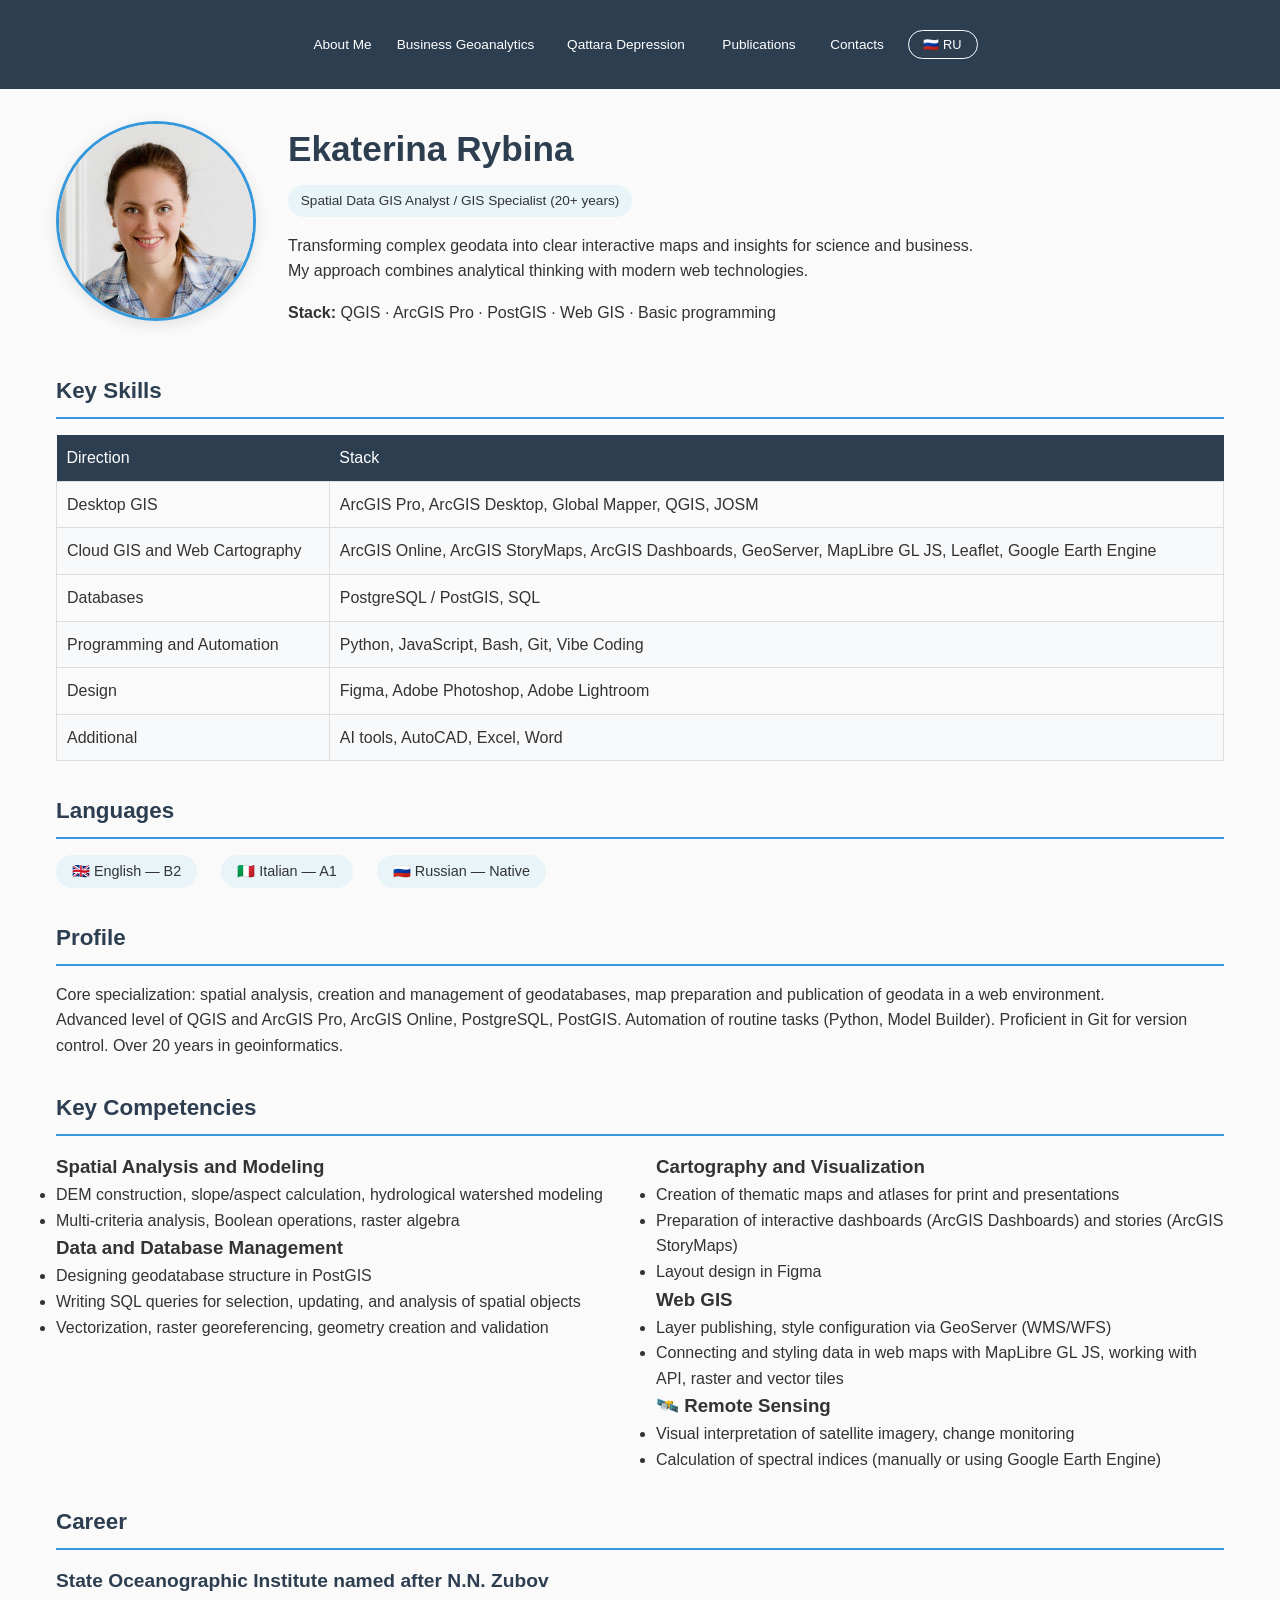
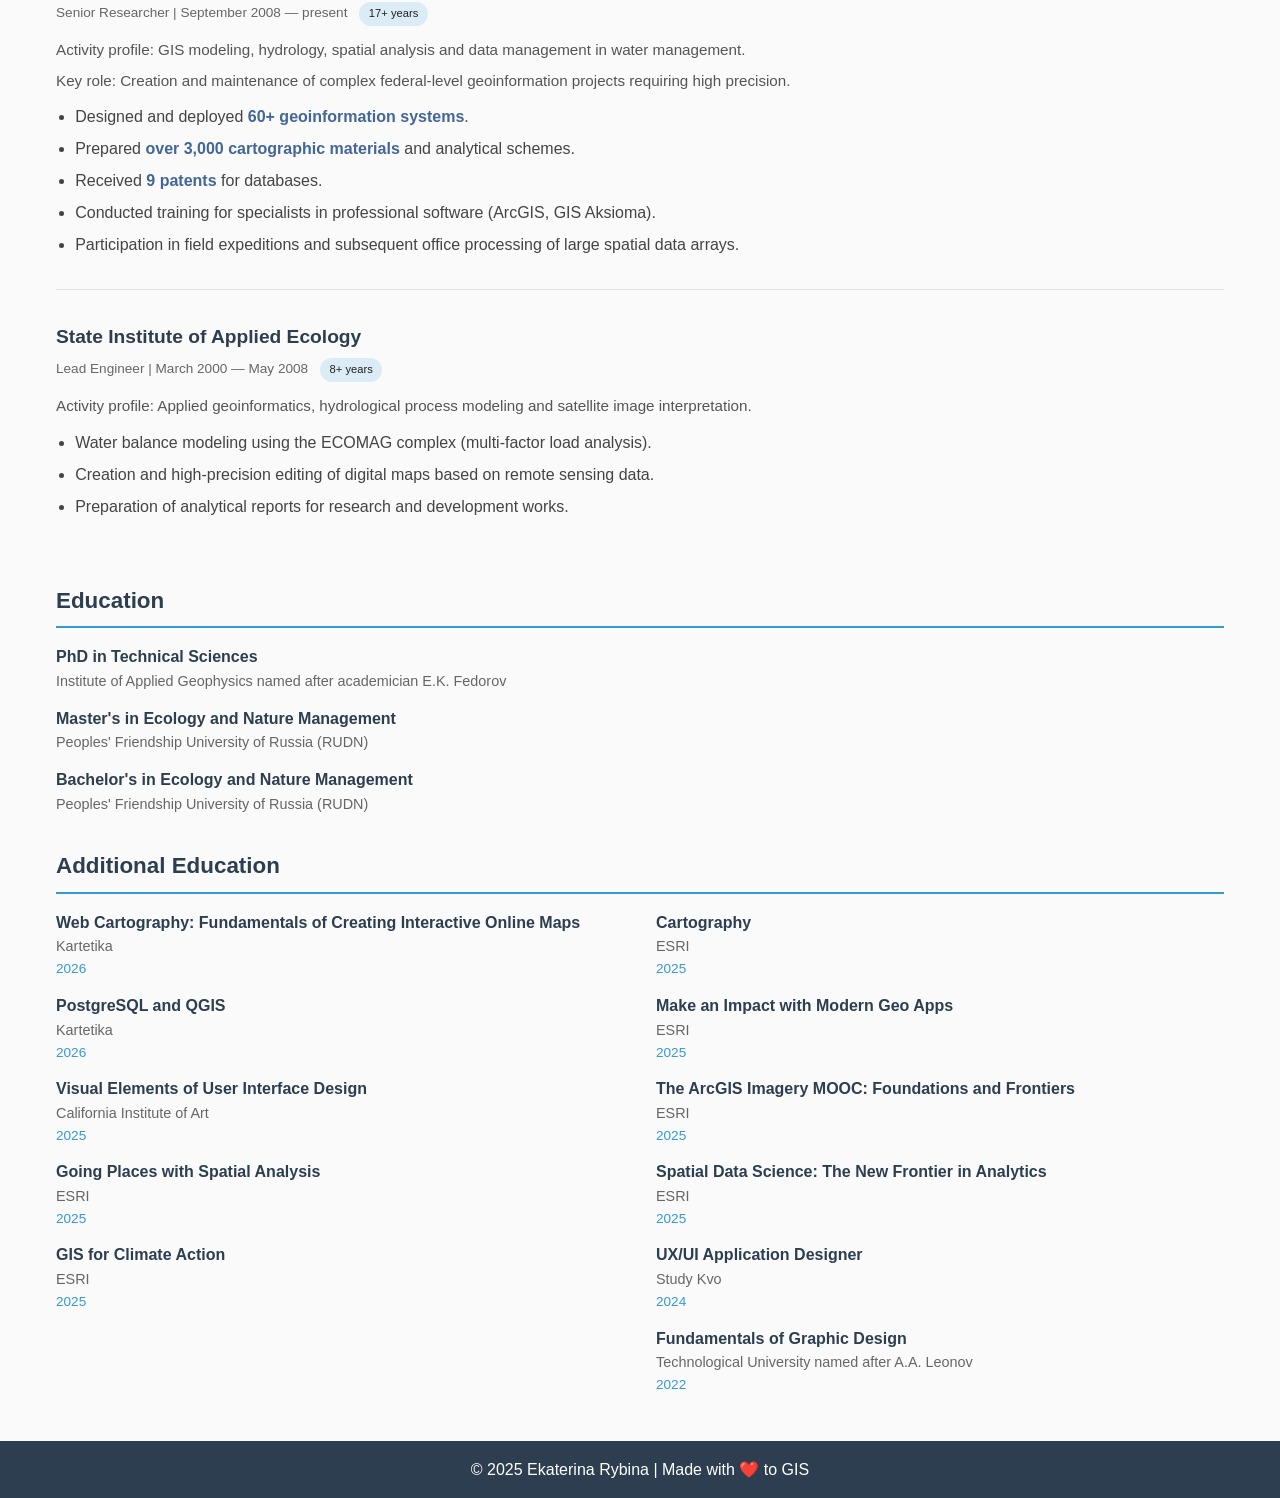
==== en/index.html @ 568953a4 "сделан перевод сайта на английский" ====
<!DOCTYPE html>
<html lang="en">
<head>
    <meta charset="UTF-8">
    <meta name="viewport" content="width=device-width, initial-scale=1.0">
    <title>Ekaterina Rybina | Web Cartographer & GIS Analyst</title>
    <link rel="stylesheet" href="/css/style.css">
    
</head>
<body>
    <header></header>

    <main>
        <!-- Profile -->
       <!-- Profile -->
<div class="profile-header">
    <div class="profile-photo">
        <img src="/assets/images/my-photo.jpg" alt="Ekaterina Rybina" onerror="this.src='https://placehold.co/300x300?text=Photo'">
    </div>



    <div class="profile-text">
        <h1 class="profile-name">Ekaterina Rybina</h1>
        <!--<div class="profile-title">Web Cartographer and Spatial Data Analyst</div>-->
        <div class="experience-badge"> Spatial Data GIS Analyst / GIS Specialist (20+ years)</div>
        <p class="profile-bio">
            Transforming complex geodata into clear interactive maps and insights for science and business.<br>
            My approach combines analytical thinking with modern web technologies.
        </p>
        <p class="profile-bio">
            <strong>Stack:</strong> QGIS · ArcGIS Pro · PostGIS · Web GIS · Basic programming
        </p>
    </div>
</div>

        <!-- Key Skills -->
        <div class="section">
            <h2 class="section-title">Key Skills</h2>
            <table class="skills-table">
                <thead>
                    <tr>
                        <th>Direction</th>
                        <th>Stack</th>
                    </tr>
                </thead>
                <tbody>
                    <tr>
                        <td>Desktop GIS</th>
                        <td>ArcGIS Pro, ArcGIS Desktop, Global Mapper, QGIS, JOSM</th>
                    </tr>
                    <tr>
                        <td>Cloud GIS and Web Cartography</th>
                        <td>ArcGIS Online, ArcGIS StoryMaps, ArcGIS Dashboards, GeoServer, MapLibre GL JS, Leaflet, Google Earth Engine</th>
                    </tr>
                    <tr>
                        <td>Databases</th>
                        <td>PostgreSQL / PostGIS, SQL</th>
                    </tr>
                    <tr>
                        <td>Programming and Automation</th>
                        <td>Python, JavaScript, Bash, Git, Vibe Coding</th>
                    </tr>
                    <tr>
                        <td>Design</th>
                        <td>Figma, Adobe Photoshop, Adobe Lightroom</th>
                    </tr>
                    <tr>
                        <td>Additional</th>
                        <td>AI tools, AutoCAD, Excel, Word</th>
                    </tr>
                </tbody>
            </table>
        </div>

        <!-- Languages -->
        <div class="section">
            <h2 class="section-title">Languages</h2>
            <div class="languages">
                <span class="language-item">🇬🇧 English — B2</span>
                <span class="language-item">🇮🇹 Italian — A1</span>
                <span class="language-item">🇷🇺 Russian — Native</span>
            </div>
        </div>

        <!-- Profile (experience) -->
        <div class="section">
            <h2 class="section-title">Profile</h2>
            <p>Core specialization: spatial analysis, creation and management of geodatabases, map preparation and publication of geodata in a web environment.</p>
            <p>Advanced level of QGIS and ArcGIS Pro, ArcGIS Online, PostgreSQL, PostGIS. Automation of routine tasks (Python, Model Builder). Proficient in Git for version control. Over 20 years in geoinformatics.</p>
        </div>

        <!-- Tasks / Competencies -->
        <div class="section">
            <h2 class="section-title">Key Competencies</h2>
            <div class="two-columns">
                <div>
                    <h3>Spatial Analysis and Modeling</h3>
                    <ul>
                        <li>DEM construction, slope/aspect calculation, hydrological watershed modeling</li>
                        <li>Multi-criteria analysis, Boolean operations, raster algebra</li>
                    </ul>
                    <h3>Data and Database Management</h3>
                    <ul>
                        <li>Designing geodatabase structure in PostGIS</li>
                        <li>Writing SQL queries for selection, updating, and analysis of spatial objects</li>
                        <li>Vectorization, raster georeferencing, geometry creation and validation</li>
                    </ul>
                </div>
                <div>
                    <h3>Cartography and Visualization</h3>
                    <ul>
                        <li>Creation of thematic maps and atlases for print and presentations</li>
                        <li>Preparation of interactive dashboards (ArcGIS Dashboards) and stories (ArcGIS StoryMaps)</li>
                        <li>Layout design in Figma</li>
                    </ul>
                    <h3>Web GIS</h3>
                    <ul>
                        <li>Layer publishing, style configuration via GeoServer (WMS/WFS)</li>
                        <li>Connecting and styling data in web maps with MapLibre GL JS, working with API, raster and vector tiles</li>
                    </ul>
                    <h3>🛰️ Remote Sensing</h3>
                    <ul>
                        <li>Visual interpretation of satellite imagery, change monitoring</li>
                        <li>Calculation of spectral indices (manually or using Google Earth Engine)</li>
                    </ul>
                </div>
            </div>
        </div>


        <!-- ========== CAREER PATH AND EXPERTISE ========== -->
<div class="section">
    <h2 class="section-title">Career</h2>
    
    <!-- Position 1: GOIN -->
    <div class="career-item">
        <div class="career-header">
            <h3 class="career-organization">State Oceanographic Institute named after N.N. Zubov</h3>
            <div class="career-period">Senior Researcher | September 2008 — present <span class="career-badge">17+ years</span></div>
        </div>
        <p class="career-profile">Activity profile: GIS modeling, hydrology, spatial analysis and data management in water management.</p>
        <p class="career-role">Key role: Creation and maintenance of complex federal-level geoinformation projects requiring high precision.</p>
        <ul class="career-achievements">
            <li>Designed and deployed <strong>60+ geoinformation systems</strong>.</li>
            <li>Prepared <strong>over 3,000 cartographic materials</strong> and analytical schemes.</li>
            <li>Received <strong>9 patents</strong> for databases.</li>
            <li>Conducted training for specialists in professional software (ArcGIS, GIS Aksioma).</li>
            <li>Participation in field expeditions and subsequent office processing of large spatial data arrays.</li>
        </ul>
    </div>
    
    <!-- Position 2: GIPE -->
    <div class="career-item">
        <div class="career-header">
            <h3 class="career-organization">State Institute of Applied Ecology</h3>
            <div class="career-period">Lead Engineer | March 2000 — May 2008 <span class="career-badge">8+ years</span></div>
        </div>
        <p class="career-profile">Activity profile: Applied geoinformatics, hydrological process modeling and satellite image interpretation.</p>
        <ul class="career-achievements">
            <li>Water balance modeling using the ECOMAG complex (multi-factor load analysis).</li>
            <li>Creation and high-precision editing of digital maps based on remote sensing data.</li>
            <li>Preparation of analytical reports for research and development works.</li>
        </ul>
    </div>
</div>



        <!-- Education -->
        <div class="section">
            <h2 class="section-title">Education</h2>
            <div class="education-item">
                <div class="education-title">PhD in Technical Sciences</div>
                <div class="education-place">Institute of Applied Geophysics named after academician E.K. Fedorov</div>
            </div>
            <div class="education-item">
                <div class="education-title">Master's in Ecology and Nature Management</div>
                <div class="education-place">Peoples' Friendship University of Russia (RUDN)</div>
            </div>
            <div class="education-item">
                <div class="education-title">Bachelor's in Ecology and Nature Management</div>
                <div class="education-place">Peoples' Friendship University of Russia (RUDN)</div>
            </div>
        </div>

        <!-- Additional Education -->
        <div class="section">
            <h2 class="section-title">Additional Education</h2>
            <div class="two-columns">
                <div>
                    <div class="course-item">
                        <div class="course-title">Web Cartography: Fundamentals of Creating Interactive Online Maps</div>
                        <div class="course-place">Kartetika</div>
                        <div class="course-year">2026</div>
                    </div>
                    <div class="course-item">
                        <div class="course-title">PostgreSQL and QGIS</div>
                        <div class="course-place">Kartetika</div>
                        <div class="course-year">2026</div>
                    </div>
                    <div class="course-item">
                        <div class="course-title">Visual Elements of User Interface Design</div>
                        <div class="course-place">California Institute of Art</div>
                        <div class="course-year">2025</div>
                    </div>
                    <div class="course-item">
                        <div class="course-title">Going Places with Spatial Analysis</div>
                        <div class="course-place">ESRI</div>
                        <div class="course-year">2025</div>
                    </div>
                    <div class="course-item">
                        <div class="course-title">GIS for Climate Action</div>
                        <div class="course-place">ESRI</div>
                        <div class="course-year">2025</div>
                    </div>
                </div>
                <div>
                    <div class="course-item">
                        <div class="course-title">Cartography</div>
                        <div class="course-place">ESRI</div>
                        <div class="course-year">2025</div>
                    </div>
                    <div class="course-item">
                        <div class="course-title">Make an Impact with Modern Geo Apps</div>
                        <div class="course-place">ESRI</div>
                        <div class="course-year">2025</div>
                    </div>
                    <div class="course-item">
                        <div class="course-title">The ArcGIS Imagery MOOC: Foundations and Frontiers</div>
                        <div class="course-place">ESRI</div>
                        <div class="course-year">2025</div>
                    </div>
                    <div class="course-item">
                        <div class="course-title">Spatial Data Science: The New Frontier in Analytics</div>
                        <div class="course-place">ESRI</div>
                        <div class="course-year">2025</div>
                    </div>
                    <div class="course-item">
                        <div class="course-title">UX/UI Application Designer</div>
                        <div class="course-place">Study Kvo</div>
                        <div class="course-year">2024</div>
                    </div>
                    <div class="course-item">
                        <div class="course-title">Fundamentals of Graphic Design</div>
                        <div class="course-place">Technological University named after A.A. Leonov</div>
                        <div class="course-year">2022</div>
                    </div>
                </div>
            </div>
        </div>
    </main>

   <footer>
        <p >© 2025 Ekaterina Rybina | Made with ❤️ to GIS</p>
    </footer>

 <script src="/js/include-en.js"></script>
    <script src="/js/lang-switch.js"></script>
</body>
</html>
---- css/style.css ----
/* === БАЗОВЫЕ СТИЛИ === */
* {
    margin: 0;
    padding: 0;
    box-sizing: border-box;
}

body {
    font-family: 'Segoe UI', Tahoma, Geneva, Verdana, sans-serif;
    line-height: 1.6;
    color: #333;
    background: #fafafa;
}

/* === ШАПКА И НАВИГАЦИЯ (ФИКСИРОВАННАЯ ШИРИНА ПУНКТОВ) === */
header {
    background: #2c3e50;
    padding: 0.8rem 0;
    position: sticky;
    top: 0;
    z-index: 100;
}

nav {
    max-width: 1200px;
    margin: 0 auto;
    padding: 0 1rem;
}

nav ul {
    display: flex;
    justify-content: center;
    align-items: center;
    list-style: none;
    padding: 0;
    margin: 0;
    gap: 0.5rem;
    flex-wrap: wrap;
}

nav li {
    display: block;
}

/* Фиксированная ширина для каждого пункта меню */
nav li:nth-child(1) { width: 80px; }   /* Обо мне / About Me */
nav li:nth-child(2) { width: 150px; }  /* Geoаналитика F&B */
nav li:nth-child(3) { width: 155px; }  /* Каттарская впадина */
nav li:nth-child(4) { width: 95px; }   /* Публикации / Publications */
nav li:nth-child(5) { width: 85px; }   /* Контакты / Contacts */
nav li:nth-child(6) { width: 70px; }   /* Кнопка языка */

nav a {
    display: block;
    padding: 0.5rem 0;
    color: white;
    text-decoration: none;
    font-weight: 500;
    font-size: 0.85rem;
    border-radius: 5px;
    transition: all 0.3s ease;
    white-space: nowrap;
    text-align: center;
}

nav a:hover {
    color: #3498db;
    background: rgba(255, 255, 255, 0.1);
}

/* Активный пункт меню */
nav a.active {
    color: #3498db;
    border-bottom: 2px solid #3498db;
}

/* Кнопка переключения языка */
.lang-btn {
    background: none;
    border: 1px solid #fff;
    color: white;
    padding: 0.4rem 0;
    border-radius: 20px;
    cursor: pointer;
    font-size: 0.8rem;
    transition: all 0.3s ease;
    white-space: nowrap;
    text-align: center;
    width: 100%;
}

.lang-btn:hover {
    background: #3498db;
    border-color: #3498db;
}

/* Адаптив для мобильных — убираем фиксированную ширину */
@media (max-width: 768px) {
    nav li:nth-child(1),
    nav li:nth-child(2),
    nav li:nth-child(3),
    nav li:nth-child(4),
    nav li:nth-child(5),
    nav li:nth-child(6) {
        width: auto;
    }
    
    nav a {
        padding: 0.3rem 0.6rem;
        font-size: 0.75rem;
    }
    
    .lang-btn {
        padding: 0.3rem 0.6rem;
        width: auto;
    }
}

/* === ОСНОВНОЙ КОНТЕНТ === */
main {
    max-width: 1200px;
    margin: 2rem auto;
    padding: 0 1rem;
    min-height: calc(100vh - 140px);
}

/* === ПОДВАЛ === */
footer {
    text-align: center;
    padding: 1rem;
    background: #2c3e50;
    color: white;
    margin-top: 2rem;
}

/* === СЕКЦИЯ "ОБО МНЕ" === */
.about-content {
    display: flex;
    gap: 3rem;
    align-items: flex-start;
    flex-wrap: wrap;
    margin-top: 2rem;
}

.about-text {
    flex: 2;
    min-width: 250px;
}

.about-text h2 {
    color: #2c3e50;
    margin-bottom: 1rem;
}

.about-text h3 {
    color: #2c3e50;
    margin: 1.5rem 0 0.5rem 0;
}

.about-text p {
    margin-bottom: 1rem;
    line-height: 1.6;
}

.skills-list {
    list-style: none;
    display: flex;
    flex-wrap: wrap;
    gap: 0.8rem;
    padding: 0;
    margin: 1rem 0;
}

.skills-list li {
    background: #e8f4f8;
    padding: 0.5rem 1rem;
    border-radius: 20px;
    font-size: 0.9rem;
}

.about-photo {
    flex: 1;
    min-width: 200px;
    text-align: center;
}

.about-photo img {
    width: 100%;
    max-width: 300px;
    border-radius: 50%;
    object-fit: cover;
    aspect-ratio: 1 / 1;
    box-shadow: 0 4px 15px rgba(0, 0, 0, 0.1);
}

/* === КОНТАКТНАЯ ФОРМА === */
.contact-form {
    background: white;
    padding: 2rem;
    border-radius: 12px;
    box-shadow: 0 2px 10px rgba(0, 0, 0, 0.1);
    max-width: 600px;
    margin: 2rem auto;
}

.form-group {
    margin-bottom: 1.5rem;
}

.form-group label {
    display: block;
    margin-bottom: 0.5rem;
    font-weight: 500;
    color: #2c3e50;
}

.form-group input,
.form-group textarea {
    width: 100%;
    padding: 0.75rem;
    border: 1px solid #ddd;
    border-radius: 6px;
    font-family: inherit;
    font-size: 1rem;
    transition: border-color 0.3s;
}

.form-group input:focus,
.form-group textarea:focus {
    outline: none;
    border-color: #3498db;
}

button[type="submit"] {
    background: #3498db;
    color: white;
    border: none;
    padding: 0.75rem 1.5rem;
    font-size: 1rem;
    border-radius: 6px;
    cursor: pointer;
    transition: background 0.3s;
}

button[type="submit"]:hover {
    background: #2980b9;
}

.form-note {
    font-size: 0.8rem;
    color: #666;
    margin-top: 1rem;
    text-align: center;
}

/* === КНОПКИ УПРАВЛЕНИЯ === */
.analytics-controls {
    display: flex;
    gap: 1.5rem;
    margin: 1.5rem 0;
    justify-content: center;
    flex-wrap: wrap;
}

.analytics-btn {
    padding: 0.9rem 1.8rem;
    font-size: 1rem;
    font-weight: 600;
    background: #3498db;
    color: white;
    border: none;
    border-radius: 50px;
    cursor: pointer;
    transition: all 0.3s ease;
    box-shadow: 0 2px 8px rgba(0, 0, 0, 0.1);
    letter-spacing: 0.5px;
    min-width: 180px;
}

.analytics-btn:hover {
    background: #2980b9;
    transform: translateY(-2px);
    box-shadow: 0 4px 12px rgba(0, 0, 0, 0.15);
}

.analytics-btn:active {
    transform: translateY(0);
    box-shadow: 0 2px 4px rgba(0, 0, 0, 0.1);
}

.analytics-btn.active {
    background: #e74c3c;
}

.analytics-btn.active:hover {
    background: #c0392b;
}

/* === ПАНЕЛЬ СТАТИСТИКИ === */
.stats {
    display: flex;
    gap: 1.5rem;
    justify-content: space-around;
    text-align: center;
    flex-wrap: wrap;
    margin-bottom: 1rem;
}

.stat-card {
    flex: 1;
    min-width: 140px;
    padding: 1.2rem;
    background: white;
    border-radius: 16px;
    box-shadow: 0 4px 12px rgba(0, 0, 0, 0.08);
    transition: transform 0.2s, box-shadow 0.2s;
}

.stat-card:hover {
    transform: translateY(-3px);
    box-shadow: 0 8px 20px rgba(0, 0, 0, 0.12);
}

.stat-value {
    font-size: 2rem;
    font-weight: bold;
    color: #3498db;
    margin-bottom: 0.3rem;
}

.stat-label {
    font-size: 0.85rem;
    color: #666;
    text-transform: uppercase;
    letter-spacing: 0.5px;
}

/* === БОКОВАЯ ПАНЕЛЬ СТАТИСТИКИ === */
.stats-panel {
    position: absolute;
    top: 330px;
    left: 150px;
    width: 260px;
    background: rgba(255, 255, 255, 0.95);
    backdrop-filter: blur(8px);
    border-radius: 16px;
    box-shadow: 0 4px 20px rgba(0, 0, 0, 0.15);
    padding: 16px;
    z-index: 10;
    font-family: 'Segoe UI', sans-serif;
    border: 1px solid rgba(0, 0, 0, 0.1);
    transition: all 0.3s ease;
}

.stats-panel-title {
    font-size: 14px;
    font-weight: 600;
    color: #2c3e50;
    margin-bottom: 12px;
    padding-bottom: 8px;
    border-bottom: 2px solid #3498db;
    display: flex;
    align-items: center;
    gap: 8px;
}

.stats-panel-content {
    display: flex;
    flex-direction: column;
    gap: 12px;
}

.stat-card-panel {
    background: #f8f9fa;
    border-radius: 12px;
    padding: 10px 12px;
    transition: all 0.2s ease;
}

.stat-card-panel:hover {
    background: #eef2f7;
    transform: translateX(-2px);
}

.stat-label-panel {
    font-size: 11px;
    color: #666;
    text-transform: uppercase;
    letter-spacing: 0.5px;
    margin-bottom: 4px;
}

.stat-value-panel {
    font-size: 20px;
    font-weight: 700;
    color: #3498db;
    line-height: 1.2;
}

.stat-unit-panel {
    font-size: 12px;
    font-weight: normal;
    color: #888;
}

.stat-card-panel.active {
    background: #e8f4f8;
    border-left: 3px solid #3498db;
}

/* === ЛЕГЕНДА === */
.legend {
    position: absolute;
    top: 330px;
    right: 200px;
    background: white;
    padding: 12px 16px;
    border-radius: 12px;
    box-shadow: 0 2px 12px rgba(0, 0, 0, 0.15);
    z-index: 10;
    font-family: 'Segoe UI', sans-serif;
    font-size: 12px;
    min-width: 170px;
    border: 1px solid #ddd;
}

.legend-title {
    font-weight: 600;
    font-size: 13px;
    margin-bottom: 10px;
    padding-bottom: 6px;
    border-bottom: 1px solid #e0e0e0;
    color: #2c3e50;
}

.legend-section {
    margin-bottom: 12px;
}

.legend-subtitle {
    font-weight: 500;
    font-size: 11px;
    margin-bottom: 6px;
    color: #666;
}

.gradient-bar {
    height: 12px;
    width: 100%;
    border-radius: 6px;
    margin-bottom: 4px;
}

.gradient-bar.population-gradient {
    background: linear-gradient(90deg, #fee5d9, #fcae91, #fb6a4a, #de2d26, #a50f15);
}

.gradient-bar.popperpoi-gradient {
    background: linear-gradient(90deg, #af0508, #D7191C, #FDAE61, #F4EEA5, #AFE570, #1A9641);
}

.gradient-labels {
    display: flex;
    justify-content: space-between;
    font-size: 10px;
    color: #888;
}

.legend-items {
    display: flex;
    flex-direction: column;
    gap: 4px;
}

.legend-item {
    display: flex;
    align-items: center;
    gap: 8px;
    font-size: 11px;
}

.legend-color {
    width: 12px;
    height: 12px;
    border-radius: 50%;
    display: inline-block;
}

.legend-line {
    width: 20px;
    height: 3px;
    background: #ff0000;
    display: inline-block;
    border-radius: 2px;
}

/* === СТРАНИЦА "ОБО МНЕ" === */
.profile-header {
    display: flex;
    gap: 2rem;
    align-items: flex-start;
    flex-wrap: wrap;
    margin-bottom: 2rem;
}

.profile-photo {
    flex: 0 0 200px;
}

.profile-photo img {
    width: 100%;
    max-width: 200px;
    border-radius: 50%;
    object-fit: cover;
    aspect-ratio: 1 / 1;
    box-shadow: 0 4px 15px rgba(0, 0, 0, 0.1);
    border: 3px solid #3498db;
}

.profile-text {
    flex: 2;
    min-width: 250px;
}

.profile-name {
    font-size: 2.2rem;
    color: #2c3e50;
    margin-bottom: 0.5rem;
}

.profile-title {
    font-size: 1.2rem;
    color: #3498db;
    margin-bottom: 1rem;
    font-weight: 500;
}

.profile-bio {
    line-height: 1.6;
    margin-bottom: 1rem;
}

.experience-badge {
    background: #e8f4f8;
    padding: 0.3rem 0.8rem;
    border-radius: 20px;
    font-size: 0.85rem;
    display: inline-block;
    margin-bottom: 1rem;
}

/* Таблица навыков */
.skills-table {
    width: 100%;
    border-collapse: collapse;
    margin: 1rem 0;
}

.skills-table th {
    background: #2c3e50;
    color: white;
    padding: 10px;
    text-align: left;
    font-weight: 500;
}

.skills-table td {
    border: 1px solid #ddd;
    padding: 10px;
    vertical-align: top;
}

.skills-table tr:nth-child(even) {
    background: #f8f9fa;
}

/* Секции */
.section {
    margin-bottom: 2rem;
}

.section-title {
    font-size: 1.4rem;
    color: #2c3e50;
    border-bottom: 2px solid #3498db;
    padding-bottom: 0.5rem;
    margin-bottom: 1rem;
}

.two-columns {
    display: flex;
    gap: 2rem;
    flex-wrap: wrap;
}

.two-columns > div {
    flex: 1;
    min-width: 250px;
}

/* Образование и курсы */
.education-item, .course-item {
    margin-bottom: 0.8rem;
}

.education-title, .course-title {
    font-weight: 600;
    color: #2c3e50;
}

.education-place, .course-place {
    color: #666;
    font-size: 0.9rem;
}

.education-year, .course-year {
    color: #3498db;
    font-size: 0.85rem;
}

/* Языки */
.languages {
    display: flex;
    gap: 1.5rem;
    flex-wrap: wrap;
}

.language-item {
    background: #e8f4f8;
    padding: 0.3rem 1rem;
    border-radius: 20px;
    font-size: 0.9rem;
}

/* Карьерный путь */
.career-item {
    margin-bottom: 2rem;
    padding-bottom: 1.5rem;
    border-bottom: 1px solid #e0e0e0;
}

.career-item:last-child {
    border-bottom: none;
}

.career-header {
    margin-bottom: 0.8rem;
}

.career-organization {
    font-size: 1.2rem;
    color: #2c3e50;
    margin-bottom: 0.3rem;
}

.career-period {
    color: #666;
    font-size: 0.85rem;
    margin-bottom: 0.8rem;
}

.career-badge {
    display: inline-block;
    background: #dbecf6;
    color: rgb(33, 33, 33);
    font-size: 0.7rem;
    padding: 0.2rem 0.6rem;
    border-radius: 20px;
    margin-left: 0.5rem;
}

.career-profile,
.career-role {
    color: #555;
    font-size: 0.95rem;
    margin-bottom: 0.5rem;
    line-height: 1.5;
}

.career-achievements {
    margin-left: 1.2rem;
    margin-top: 0.8rem;
}

.career-achievements li {
    margin-bottom: 0.5rem;
    line-height: 1.5;
    color: #444;
}

.career-achievements li strong {
    color: #436698;
}

/* Публикации */
.publication-authors {
    font-weight: 600;
    color: #2c3e50;
}

.publication-title {
    font-style: italic;
    color: #555;
}

.publication-journal {
    color: #777;
    font-size: 0.9rem;
}

.publication-year {
    color: #666;
    font-size: 0.9rem;
    font-weight: normal;
    background: none;
    padding: 0;
    margin: 0;
    display: inline;
}

.publication-link {
    display: inline-block;
    margin-top: 0.3rem;
    font-size: 0.85rem;
    color: #3498db;
    text-decoration: none;
}

.publication-link:hover {
    text-decoration: underline;
}

/* Слайдер */
.slider-container {
    position: relative;
    max-width: 800px;
    margin: 0 auto;
    overflow: hidden;
    border-radius: 16px;
    box-shadow: 0 4px 20px rgba(0, 0, 0, 0.15);
    background: #f0f0f0;
}

.slider-wrapper {
    overflow: hidden;
    border-radius: 16px;
}

.slider {
    display: flex;
    transition: transform 0.5s ease-in-out;
}

.slide {
    min-width: 100%;
    position: relative;
}

.slide img {
    width: 100%;
    height: auto;
    display: block;
}

.slide-caption {
    position: absolute;
    bottom: 0;
    left: 0;
    right: 0;
    background: rgba(0, 0, 0, 0.4);
    color: white;
    padding: 10px;
    text-align: center;
    font-size: 14px;
}

.slider-btn {
    position: absolute;
    top: 50%;
    transform: translateY(-50%);
    background: rgba(0, 0, 0, 0.5);
    color: white;
    border: none;
    padding: 12px 16px;
    cursor: pointer;
    border-radius: 50%;
    font-size: 18px;
    transition: background 0.3s ease;
    z-index: 10;
}

.slider-btn:hover {
    background: rgba(0, 0, 0, 0.8);
}

.prev-btn {
    left: 10px;
}

.next-btn {
    right: 10px;
}

.slider-dots {
    position: absolute;
    bottom: 50px;
    left: 50%;
    transform: translateX(-50%);
    display: flex;
    gap: 10px;
    z-index: 10;
}

.dot {
    width: 12px;
    height: 12px;
    background: rgba(255, 255, 255, 0.5);
    border-radius: 50%;
    cursor: pointer;
    transition: background 0.3s ease;
}

.dot.active {
    background: white;
}

/* Дополнительные отступы */
.description-text {
    margin-bottom: 2rem;
}

.map-container {
    margin-bottom: 2rem;
}

/* Адаптив для мобильных */
@media (max-width: 768px) {
    nav ul {
        justify-content: center;
        gap: 0.8rem;
    }
    
    nav a {
        font-size: 0.75rem;
        padding: 0.3rem 0.5rem;
        white-space: nowrap;
    }
    
    .lang-btn {
        padding: 0.3rem 0.6rem;
        font-size: 0.7rem;
    }
    
    .profile-name {
        font-size: 1.6rem;
    }
    
    .profile-photo {
        flex: 0 0 150px;
        margin: 0 auto;
    }
    
    .profile-header {
        flex-direction: column;
        align-items: center;
        text-align: center;
    }
    
    .skills-table th,
    .skills-table td {
        font-size: 0.8rem;
        padding: 6px;
    }
    
    .section-title {
        font-size: 1.2rem;
    }
    
    .analytics-controls {
        flex-direction: column;
        align-items: stretch;
        gap: 0.8rem;
    }
    
    .analytics-btn {
        min-width: auto;
        padding: 0.8rem;
    }
    
    .stats {
        gap: 0.8rem;
    }
    
    .stat-card {
        min-width: 100px;
        padding: 0.8rem;
    }
    
    .stat-value {
        font-size: 1.3rem;
    }
    
    .stats-panel {
        position: relative;
        top: auto;
        left: auto;
        width: 100%;
        margin-top: 1rem;
        margin-bottom: 1rem;
    }
    
    .legend {
        position: relative;
        top: auto;
        right: auto;
        margin-top: 1rem;
        margin-bottom: 1rem;
        width: 100%;
        box-sizing: border-box;
    }
    
    .slider-container {
        max-width: 100%;
    }
    
    .slider-btn {
        padding: 8px 12px;
        font-size: 14px;
    }
    
    .slide-caption {
        font-size: 10px;
        padding: 6px;
    }
    
    .slider-dots {
        bottom: 40px;
    }
    
    .dot {
        width: 8px;
        height: 8px;
    }
    
    .publication-authors,
    .publication-title,
    .publication-journal {
        font-size: 0.85rem;
    }
    
    .career-organization {
        font-size: 1rem;
    }
    
    .career-achievements li {
        font-size: 0.85rem;
    }
}
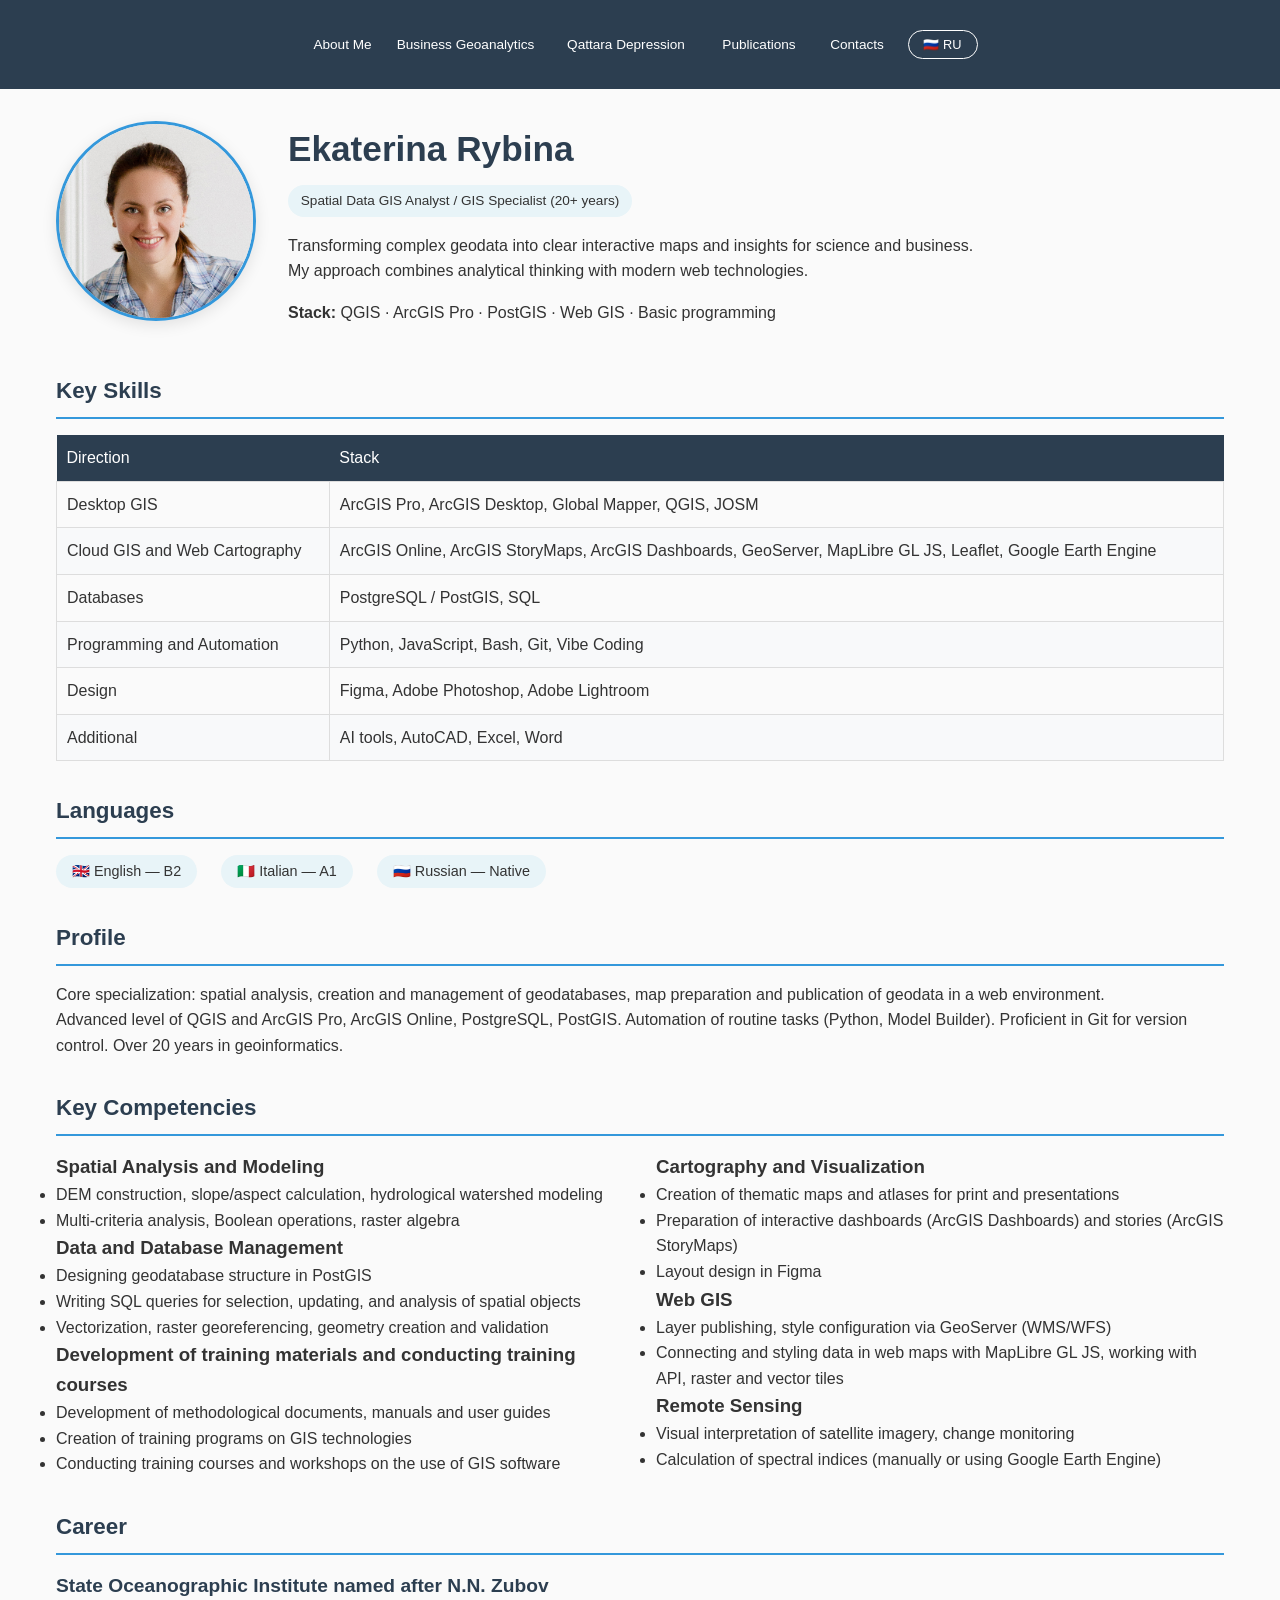
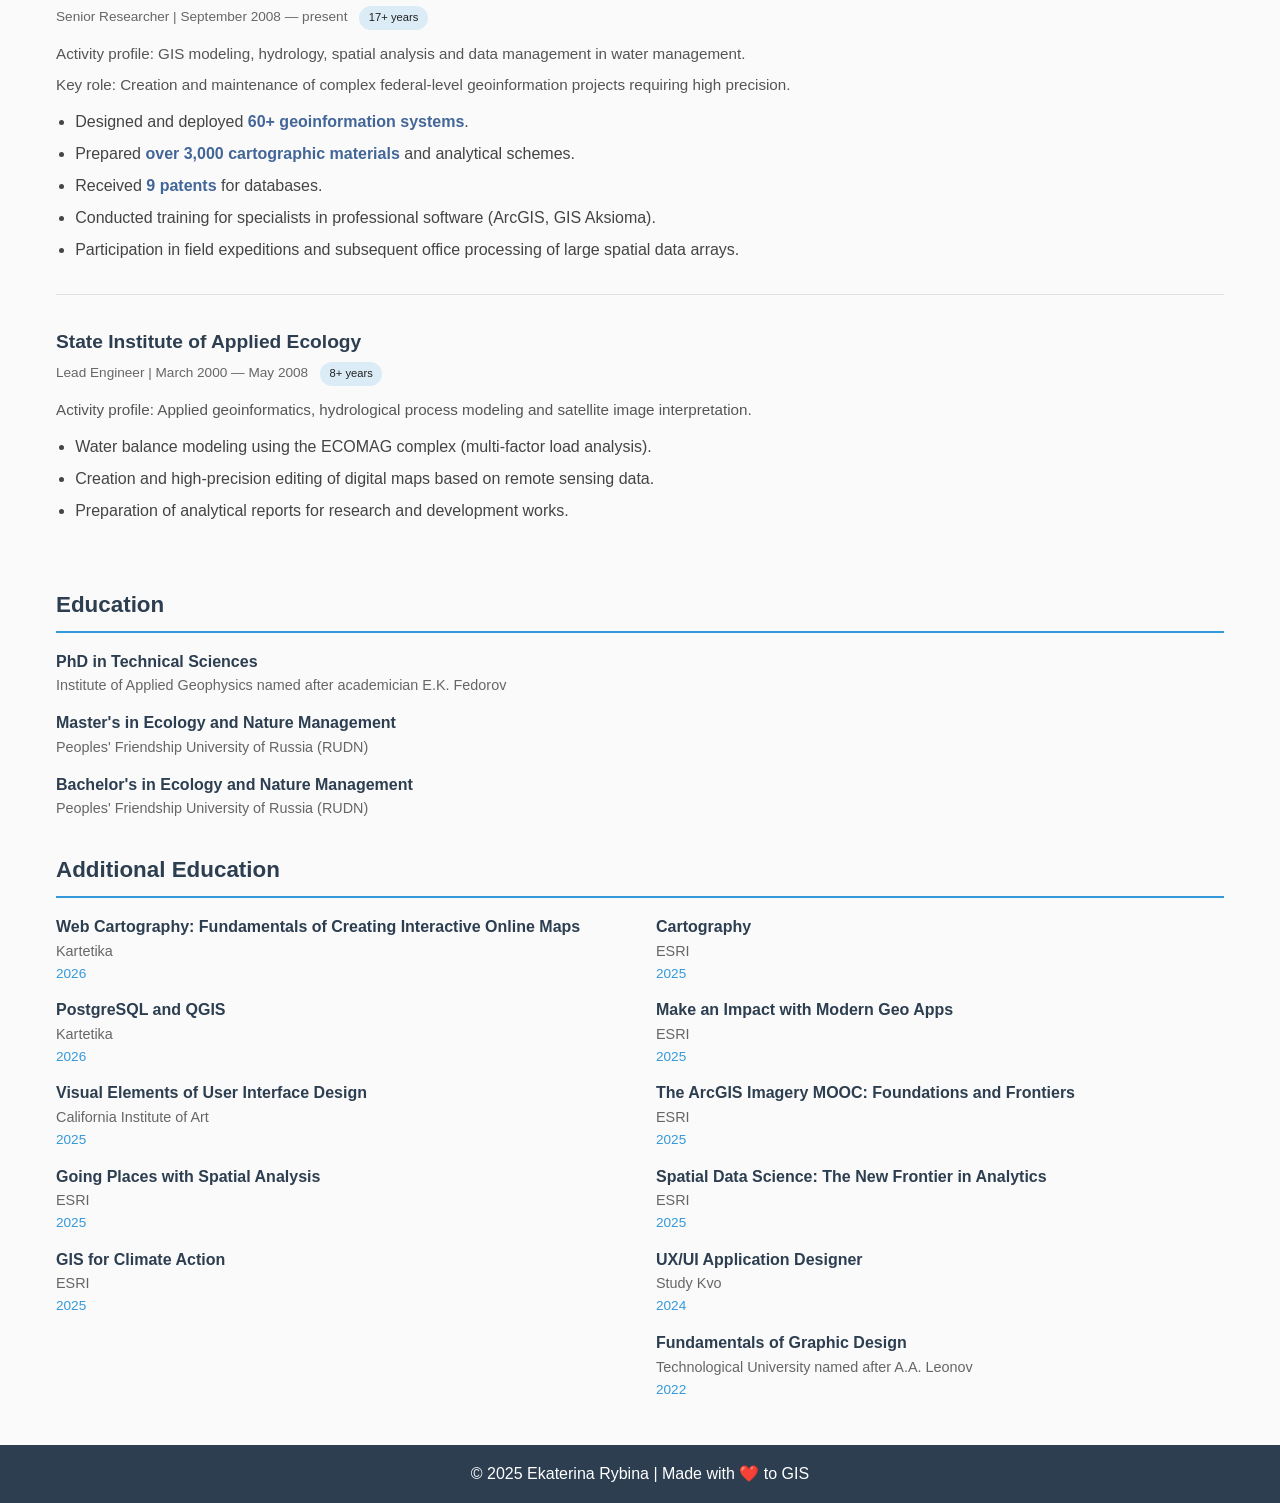
==== commit 7077b40a: "добавлена инфа в раздел Обо мне" ====
--- a/en/index.html
+++ b/en/index.html
@@ -106,6 +106,12 @@
                         <li>Writing SQL queries for selection, updating, and analysis of spatial objects</li>
                         <li>Vectorization, raster georeferencing, geometry creation and validation</li>
                     </ul>
+                    <h3>Development of training materials and conducting training courses</h3>
+                    <ul>
+                        <li>Development of methodological documents, manuals and user guides</li>
+                        <li>Creation of training programs on GIS technologies</li>
+                        <li>Conducting training courses and workshops on the use of GIS software</li>
+                    </ul>
                 </div>
                 <div>
                     <h3>Cartography and Visualization</h3>
@@ -119,7 +125,7 @@
                         <li>Layer publishing, style configuration via GeoServer (WMS/WFS)</li>
                         <li>Connecting and styling data in web maps with MapLibre GL JS, working with API, raster and vector tiles</li>
                     </ul>
-                    <h3>🛰️ Remote Sensing</h3>
+                    <h3>Remote Sensing</h3>
                     <ul>
                         <li>Visual interpretation of satellite imagery, change monitoring</li>
                         <li>Calculation of spectral indices (manually or using Google Earth Engine)</li>
--- a/css/style.css
+++ b/css/style.css
@@ -339,7 +339,7 @@
 .stats-panel {
     position: absolute;
     top: 330px;
-    left: 150px;
+    left: 100px;
     width: 260px;
     background: rgba(255, 255, 255, 0.95);
     backdrop-filter: blur(8px);
@@ -411,8 +411,9 @@
 /* === ЛЕГЕНДА === */
 .legend {
     position: absolute;
+    width: 200px;
     top: 330px;
-    right: 200px;
+    right: 150px;
     background: white;
     padding: 12px 16px;
     border-radius: 12px;
